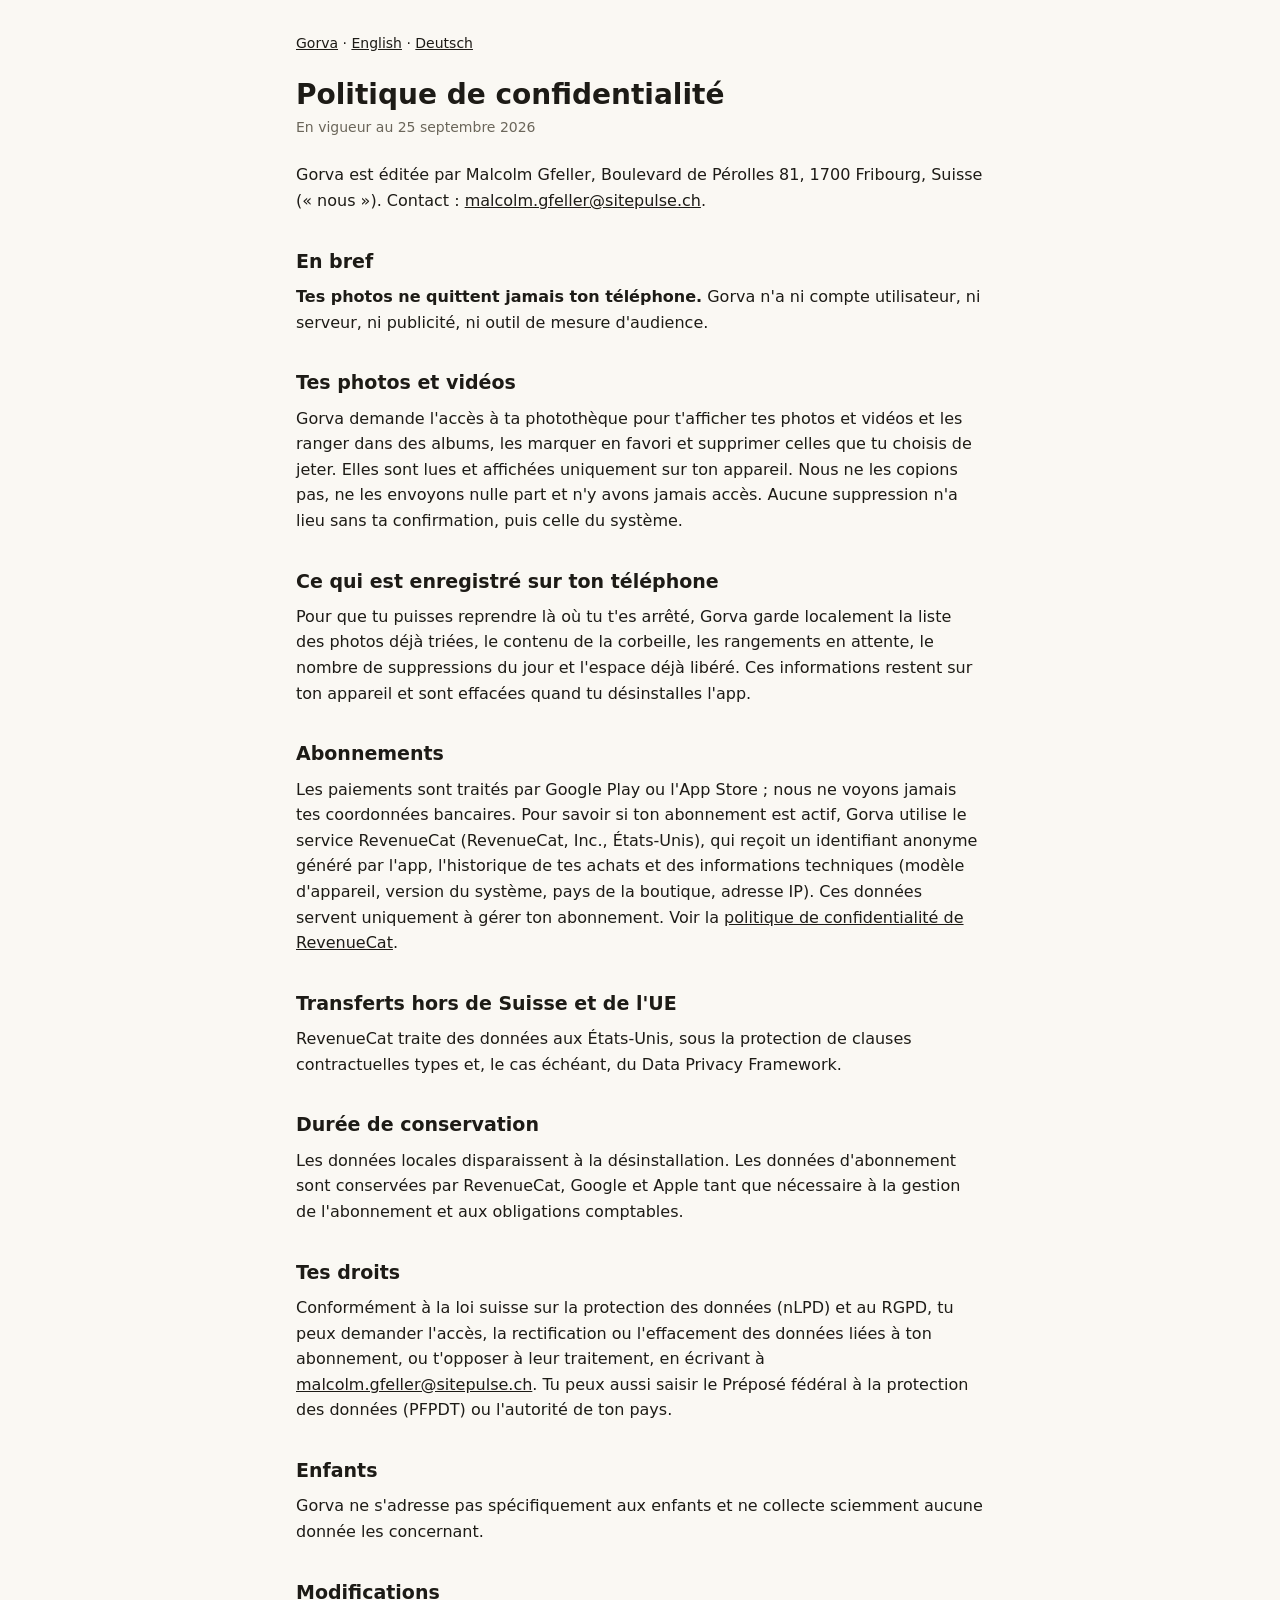
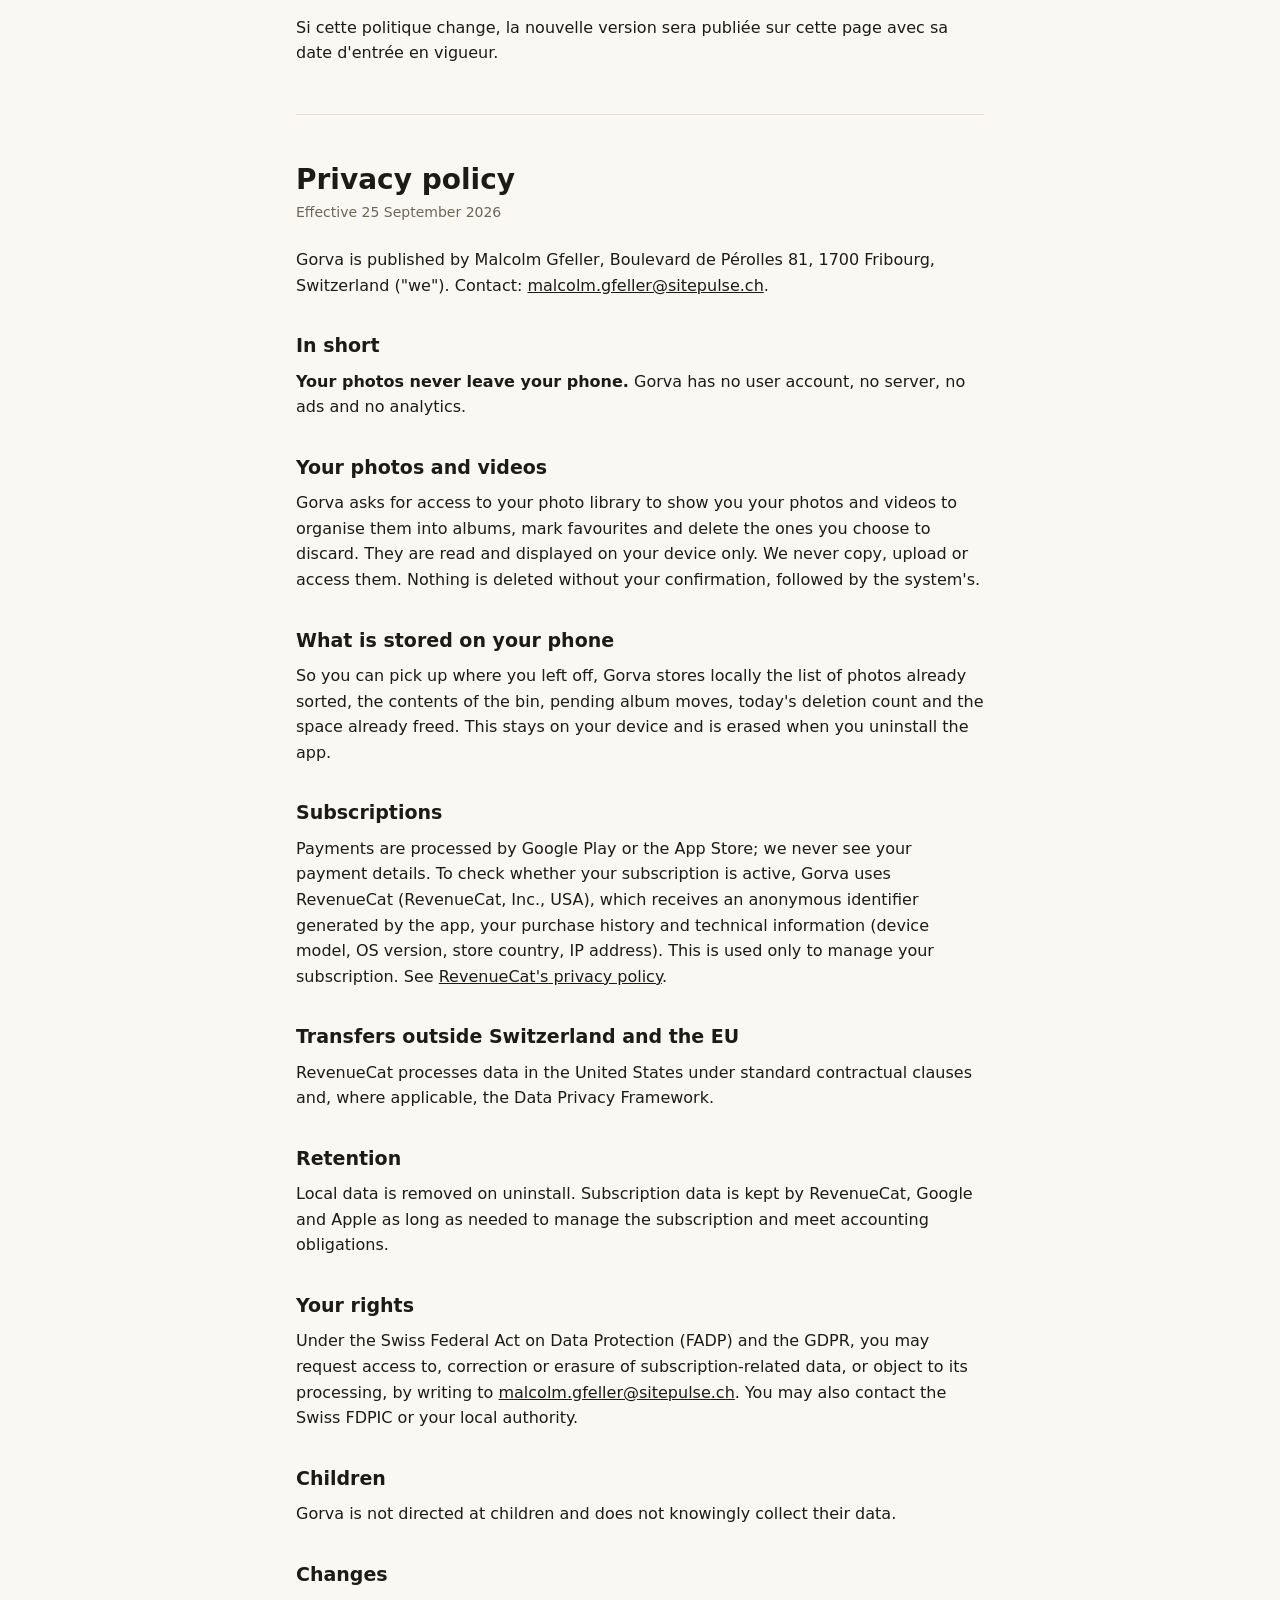
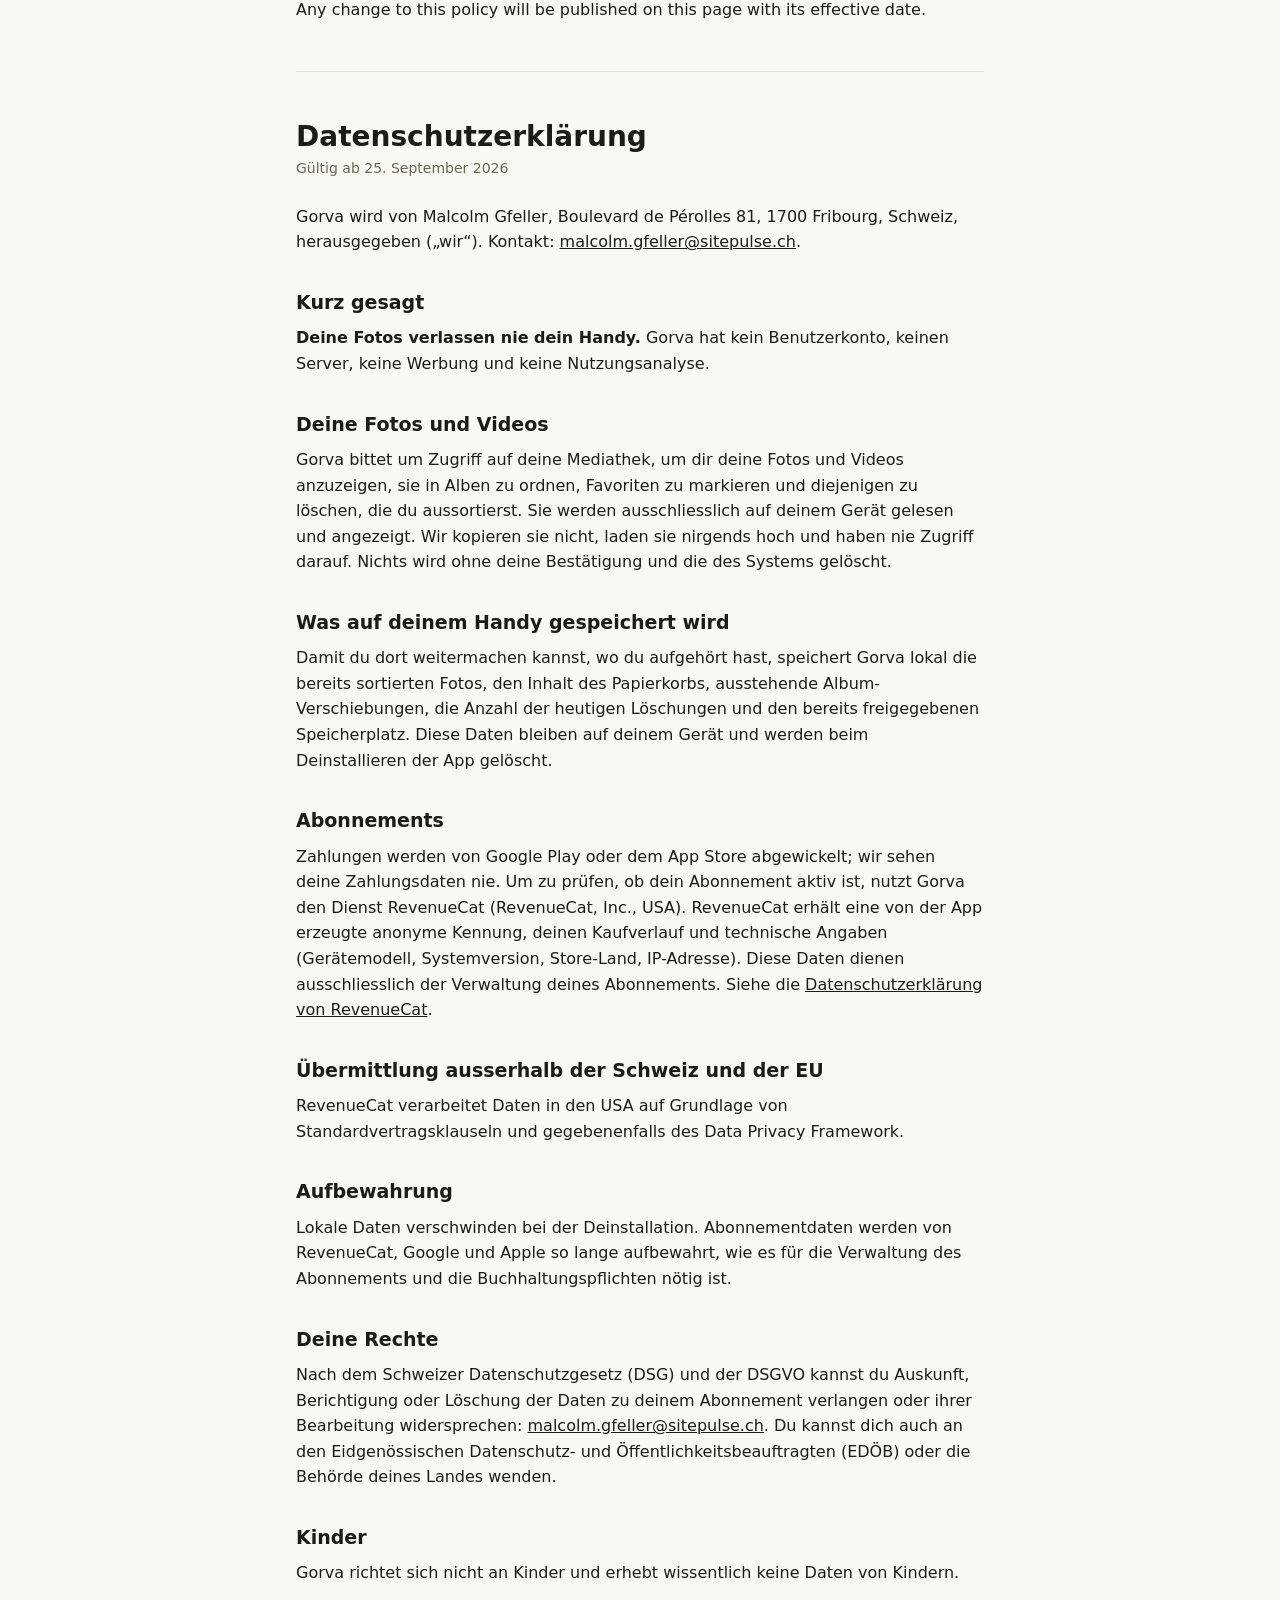
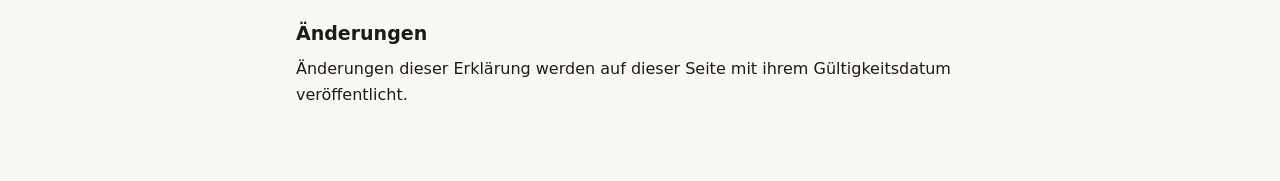
==== confidentialite.html @ 0fb16efd "Pages légales de Gorva (confidentialité, conditions) FR/EN/DE Co-Authored-By: Claude Opus 5.5 <norep" ====
<!doctype html>
<html lang="fr">
<head>
<meta charset="utf-8">
<meta name="viewport" content="width=device-width, initial-scale=1">
<title>Gorva — Confidentialité</title>
<link rel="stylesheet" href="style.css">
</head>
<body>
<main>
<nav><a href="index.html">Gorva</a> · <a href="#en">English</a> · <a href="#de">Deutsch</a></nav>

<h1>Politique de confidentialité</h1>
<p class="meta">En vigueur au 25 septembre 2026</p>

<p>Gorva est éditée par Malcolm Gfeller, Boulevard de Pérolles 81, 1700 Fribourg, Suisse (« nous »). Contact :
<a href="mailto:malcolm.gfeller@sitepulse.ch">malcolm.gfeller@sitepulse.ch</a>.</p>

<h2>En bref</h2>
<p><strong>Tes photos ne quittent jamais ton téléphone.</strong> Gorva n'a ni compte
utilisateur, ni serveur, ni publicité, ni outil de mesure d'audience.</p>

<h2>Tes photos et vidéos</h2>
<p>Gorva demande l'accès à ta photothèque pour t'afficher tes photos et vidéos et
les ranger dans des albums, les marquer en favori et supprimer celles que tu
choisis de jeter. Elles sont lues et affichées uniquement
sur ton appareil. Nous ne les copions pas, ne les envoyons nulle part et n'y avons
jamais accès. Aucune suppression n'a lieu sans ta confirmation, puis celle du
système.</p>

<h2>Ce qui est enregistré sur ton téléphone</h2>
<p>Pour que tu puisses reprendre là où tu t'es arrêté, Gorva garde localement la
liste des photos déjà triées, le contenu de la corbeille, les rangements en
attente, le nombre de suppressions du jour et l'espace déjà libéré. Ces informations restent sur ton appareil et sont
effacées quand tu désinstalles l'app.</p>

<h2>Abonnements</h2>
<p>Les paiements sont traités par Google Play ou l'App Store ; nous ne voyons
jamais tes coordonnées bancaires. Pour savoir si ton abonnement est actif, Gorva
utilise le service RevenueCat (RevenueCat, Inc., États-Unis), qui reçoit un
identifiant anonyme généré par l'app, l'historique de tes achats et des
informations techniques (modèle d'appareil, version du système, pays de la
boutique, adresse IP). Ces données servent uniquement à gérer ton abonnement.
Voir la <a href="https://www.revenuecat.com/privacy">politique de confidentialité
de RevenueCat</a>.</p>

<h2>Transferts hors de Suisse et de l'UE</h2>
<p>RevenueCat traite des données aux États-Unis, sous la protection de clauses
contractuelles types et, le cas échéant, du Data Privacy Framework.</p>

<h2>Durée de conservation</h2>
<p>Les données locales disparaissent à la désinstallation. Les données
d'abonnement sont conservées par RevenueCat, Google et Apple tant que nécessaire
à la gestion de l'abonnement et aux obligations comptables.</p>

<h2>Tes droits</h2>
<p>Conformément à la loi suisse sur la protection des données (nLPD) et au RGPD,
tu peux demander l'accès, la rectification ou l'effacement des données liées à ton
abonnement, ou t'opposer à leur traitement, en écrivant à
<a href="mailto:malcolm.gfeller@sitepulse.ch">malcolm.gfeller@sitepulse.ch</a>. Tu peux aussi saisir le
Préposé fédéral à la protection des données (PFPDT) ou l'autorité de ton pays.</p>

<h2>Enfants</h2>
<p>Gorva ne s'adresse pas spécifiquement aux enfants et ne collecte sciemment
aucune donnée les concernant.</p>

<h2>Modifications</h2>
<p>Si cette politique change, la nouvelle version sera publiée sur cette page avec
sa date d'entrée en vigueur.</p>

<hr>

<h1 id="en">Privacy policy</h1>
<p class="meta">Effective 25 September 2026</p>

<p>Gorva is published by Malcolm Gfeller, Boulevard de Pérolles 81, 1700 Fribourg, Switzerland ("we"). Contact:
<a href="mailto:malcolm.gfeller@sitepulse.ch">malcolm.gfeller@sitepulse.ch</a>.</p>

<h2>In short</h2>
<p><strong>Your photos never leave your phone.</strong> Gorva has no user account,
no server, no ads and no analytics.</p>

<h2>Your photos and videos</h2>
<p>Gorva asks for access to your photo library to show you your photos and videos
to organise them into albums, mark favourites and delete the ones you choose to
discard. They are read and displayed on your
device only. We never copy, upload or access them. Nothing is deleted without your
confirmation, followed by the system's.</p>

<h2>What is stored on your phone</h2>
<p>So you can pick up where you left off, Gorva stores locally the list of photos
already sorted, the contents of the bin, pending album moves, today's deletion
count and the space already freed. This stays on
your device and is erased when you uninstall the app.</p>

<h2>Subscriptions</h2>
<p>Payments are processed by Google Play or the App Store; we never see your
payment details. To check whether your subscription is active, Gorva uses
RevenueCat (RevenueCat, Inc., USA), which receives an anonymous identifier
generated by the app, your purchase history and technical information (device
model, OS version, store country, IP address). This is used only to manage your
subscription. See <a href="https://www.revenuecat.com/privacy">RevenueCat's
privacy policy</a>.</p>

<h2>Transfers outside Switzerland and the EU</h2>
<p>RevenueCat processes data in the United States under standard contractual
clauses and, where applicable, the Data Privacy Framework.</p>

<h2>Retention</h2>
<p>Local data is removed on uninstall. Subscription data is kept by RevenueCat,
Google and Apple as long as needed to manage the subscription and meet accounting
obligations.</p>

<h2>Your rights</h2>
<p>Under the Swiss Federal Act on Data Protection (FADP) and the GDPR, you may
request access to, correction or erasure of subscription-related data, or object
to its processing, by writing to <a href="mailto:malcolm.gfeller@sitepulse.ch">malcolm.gfeller@sitepulse.ch</a>.
You may also contact the Swiss FDPIC or your local authority.</p>

<h2>Children</h2>
<p>Gorva is not directed at children and does not knowingly collect their data.</p>

<h2>Changes</h2>
<p>Any change to this policy will be published on this page with its effective
date.</p>

<hr>

<h1 id="de">Datenschutzerklärung</h1>
<p class="meta">Gültig ab 25. September 2026</p>

<p>Gorva wird von Malcolm Gfeller, Boulevard de Pérolles 81, 1700 Fribourg, Schweiz, herausgegeben („wir“).
Kontakt: <a href="mailto:malcolm.gfeller@sitepulse.ch">malcolm.gfeller@sitepulse.ch</a>.</p>

<h2>Kurz gesagt</h2>
<p><strong>Deine Fotos verlassen nie dein Handy.</strong> Gorva hat kein
Benutzerkonto, keinen Server, keine Werbung und keine Nutzungsanalyse.</p>

<h2>Deine Fotos und Videos</h2>
<p>Gorva bittet um Zugriff auf deine Mediathek, um dir deine Fotos und Videos
anzuzeigen, sie in Alben zu ordnen, Favoriten zu markieren und diejenigen zu
löschen, die du aussortierst. Sie werden ausschliesslich auf deinem Gerät gelesen
und angezeigt. Wir kopieren sie nicht, laden sie nirgends hoch und haben nie
Zugriff darauf. Nichts wird ohne deine Bestätigung und die des Systems gelöscht.</p>

<h2>Was auf deinem Handy gespeichert wird</h2>
<p>Damit du dort weitermachen kannst, wo du aufgehört hast, speichert Gorva lokal
die bereits sortierten Fotos, den Inhalt des Papierkorbs, ausstehende
Album-Verschiebungen, die Anzahl der heutigen Löschungen und den bereits
freigegebenen Speicherplatz. Diese Daten bleiben auf deinem Gerät und werden beim
Deinstallieren der App gelöscht.</p>

<h2>Abonnements</h2>
<p>Zahlungen werden von Google Play oder dem App Store abgewickelt; wir sehen deine
Zahlungsdaten nie. Um zu prüfen, ob dein Abonnement aktiv ist, nutzt Gorva den
Dienst RevenueCat (RevenueCat, Inc., USA). RevenueCat erhält eine von der App
erzeugte anonyme Kennung, deinen Kaufverlauf und technische Angaben (Gerätemodell,
Systemversion, Store-Land, IP-Adresse). Diese Daten dienen ausschliesslich der
Verwaltung deines Abonnements. Siehe die
<a href="https://www.revenuecat.com/privacy">Datenschutzerklärung von RevenueCat</a>.</p>

<h2>Übermittlung ausserhalb der Schweiz und der EU</h2>
<p>RevenueCat verarbeitet Daten in den USA auf Grundlage von
Standardvertragsklauseln und gegebenenfalls des Data Privacy Framework.</p>

<h2>Aufbewahrung</h2>
<p>Lokale Daten verschwinden bei der Deinstallation. Abonnementdaten werden von
RevenueCat, Google und Apple so lange aufbewahrt, wie es für die Verwaltung des
Abonnements und die Buchhaltungspflichten nötig ist.</p>

<h2>Deine Rechte</h2>
<p>Nach dem Schweizer Datenschutzgesetz (DSG) und der DSGVO kannst du Auskunft,
Berichtigung oder Löschung der Daten zu deinem Abonnement verlangen oder ihrer
Bearbeitung widersprechen: <a href="mailto:malcolm.gfeller@sitepulse.ch">malcolm.gfeller@sitepulse.ch</a>.
Du kannst dich auch an den Eidgenössischen Datenschutz- und
Öffentlichkeitsbeauftragten (EDÖB) oder die Behörde deines Landes wenden.</p>

<h2>Kinder</h2>
<p>Gorva richtet sich nicht an Kinder und erhebt wissentlich keine Daten von
Kindern.</p>

<h2>Änderungen</h2>
<p>Änderungen dieser Erklärung werden auf dieser Seite mit ihrem Gültigkeitsdatum
veröffentlicht.</p>
</main>
</body>
</html>
---- style.css ----
:root { color-scheme: light dark; --bg: #faf8f3; --fg: #1d1b16; --muted: #6b665a; --line: #e2ddd0; }
@media (prefers-color-scheme: dark) { :root { --bg: #14130f; --fg: #f1ede3; --muted: #a39d8e; --line: #2c2a23; } }
* { box-sizing: border-box; }
body { margin: 0; background: var(--bg); color: var(--fg); font: 16px/1.6 system-ui, -apple-system, "Segoe UI", sans-serif; }
main { max-width: 720px; margin: 0 auto; padding: 32px 16px 64px; }
h1 { font-size: 28px; line-height: 1.2; margin: 0 0 4px; }
h2 { font-size: 19px; margin: 32px 0 8px; }
p, li { margin: 0 0 10px; }
.meta { color: var(--muted); font-size: 14px; margin-bottom: 24px; }
nav { font-size: 14px; margin-bottom: 24px; }
hr { border: 0; border-top: 1px solid var(--line); margin: 48px 0; }
a { color: inherit; }
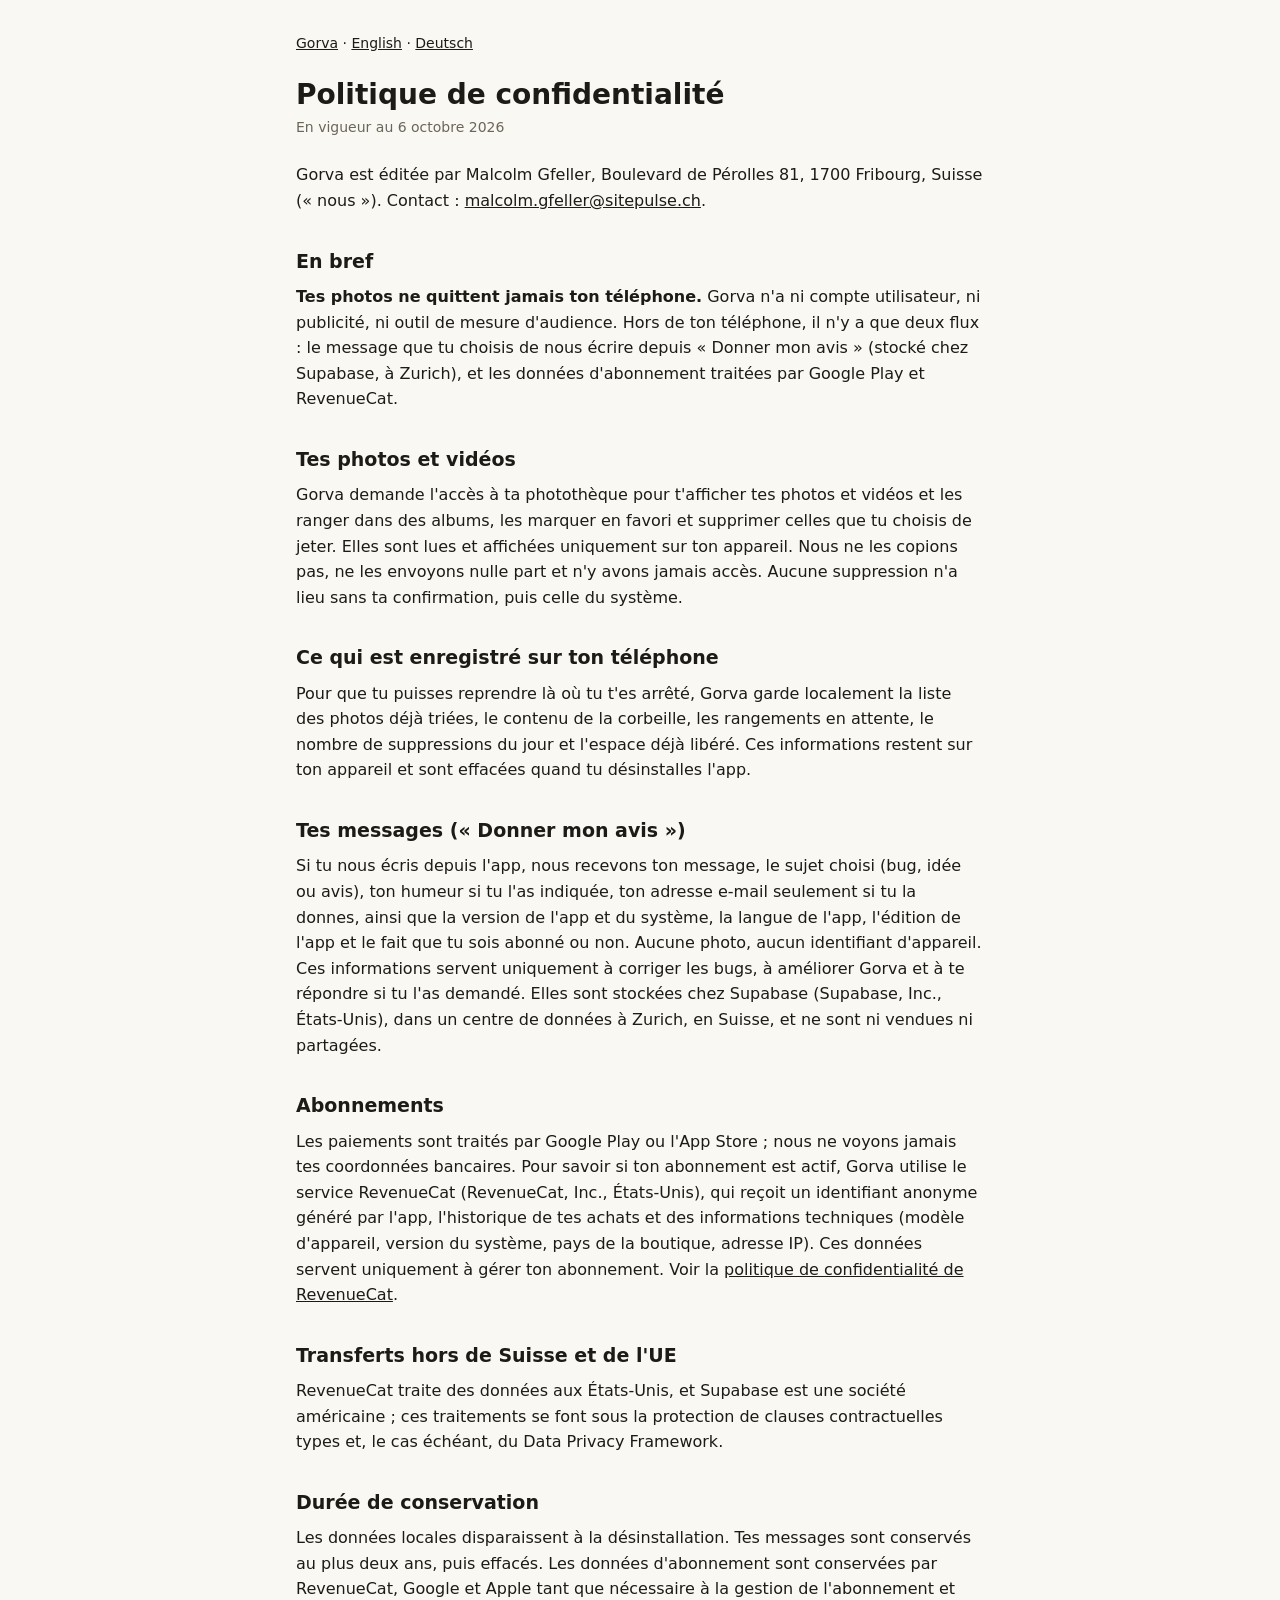
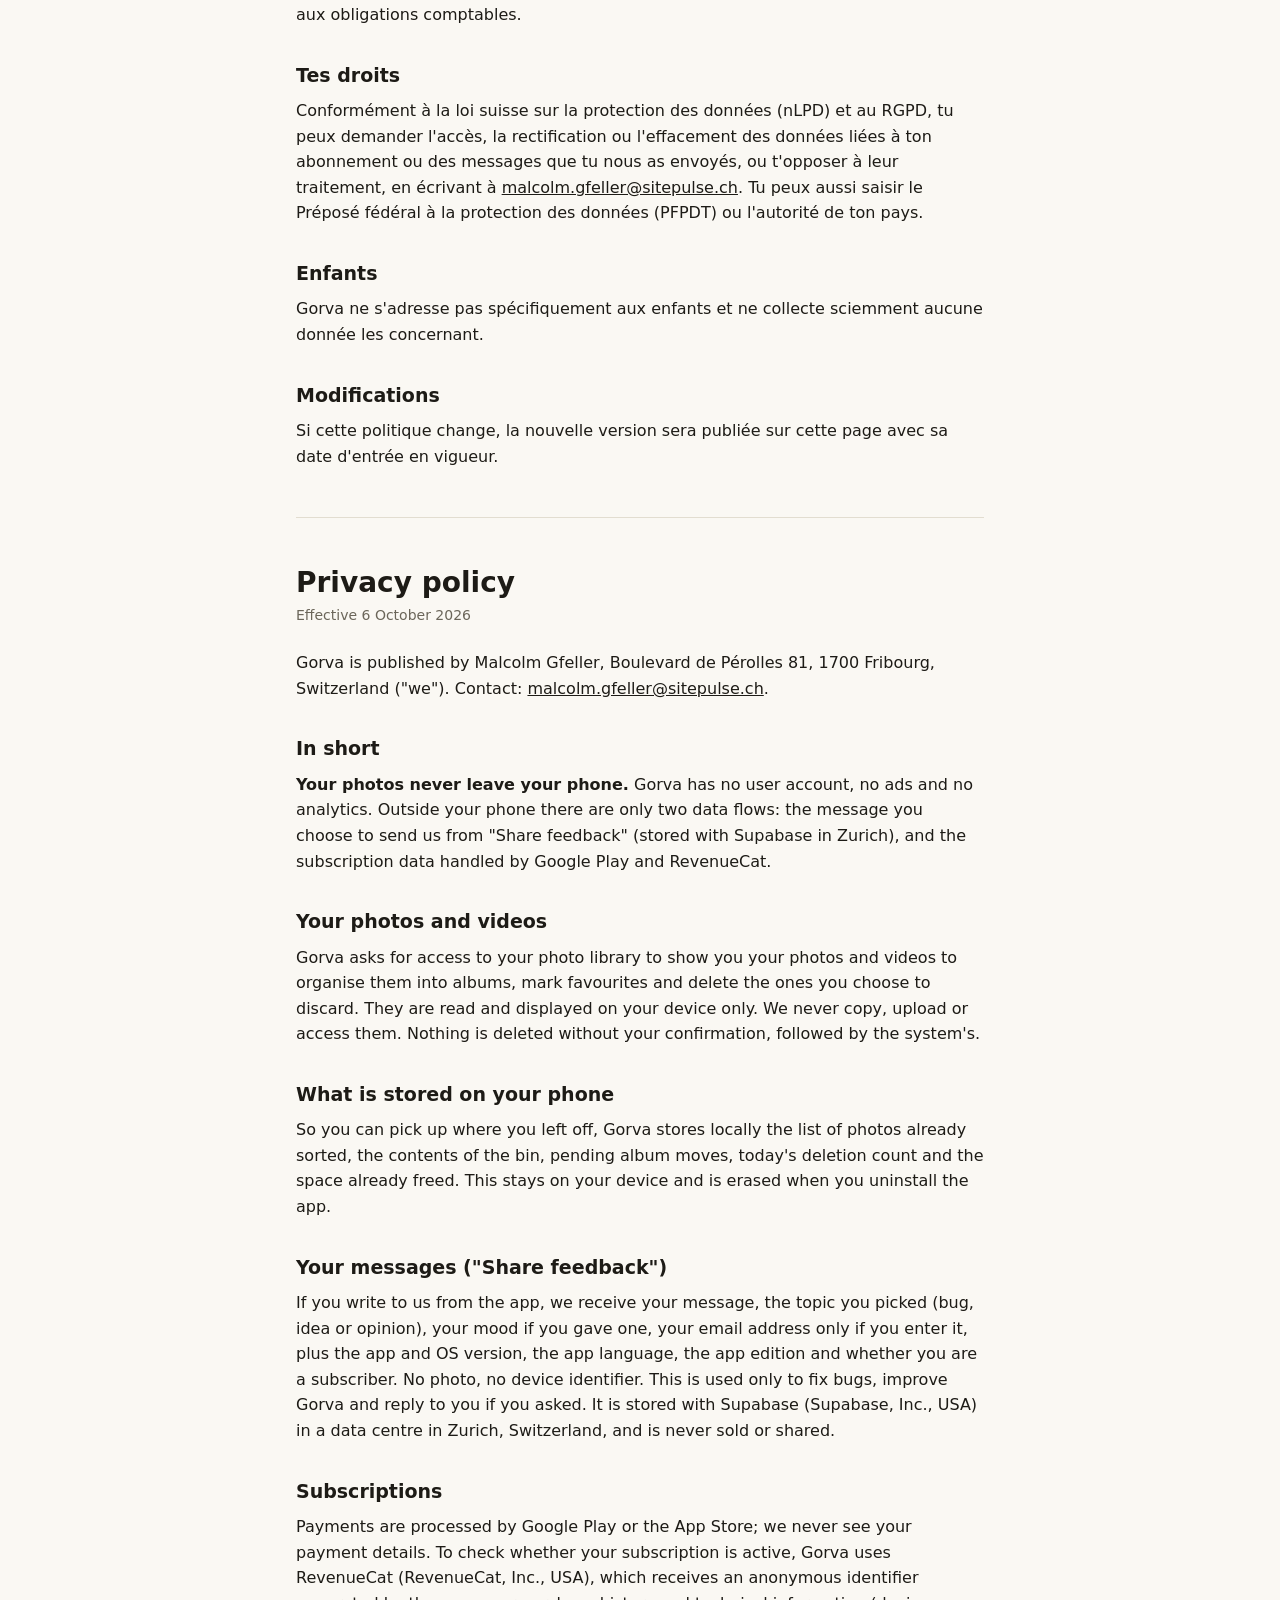
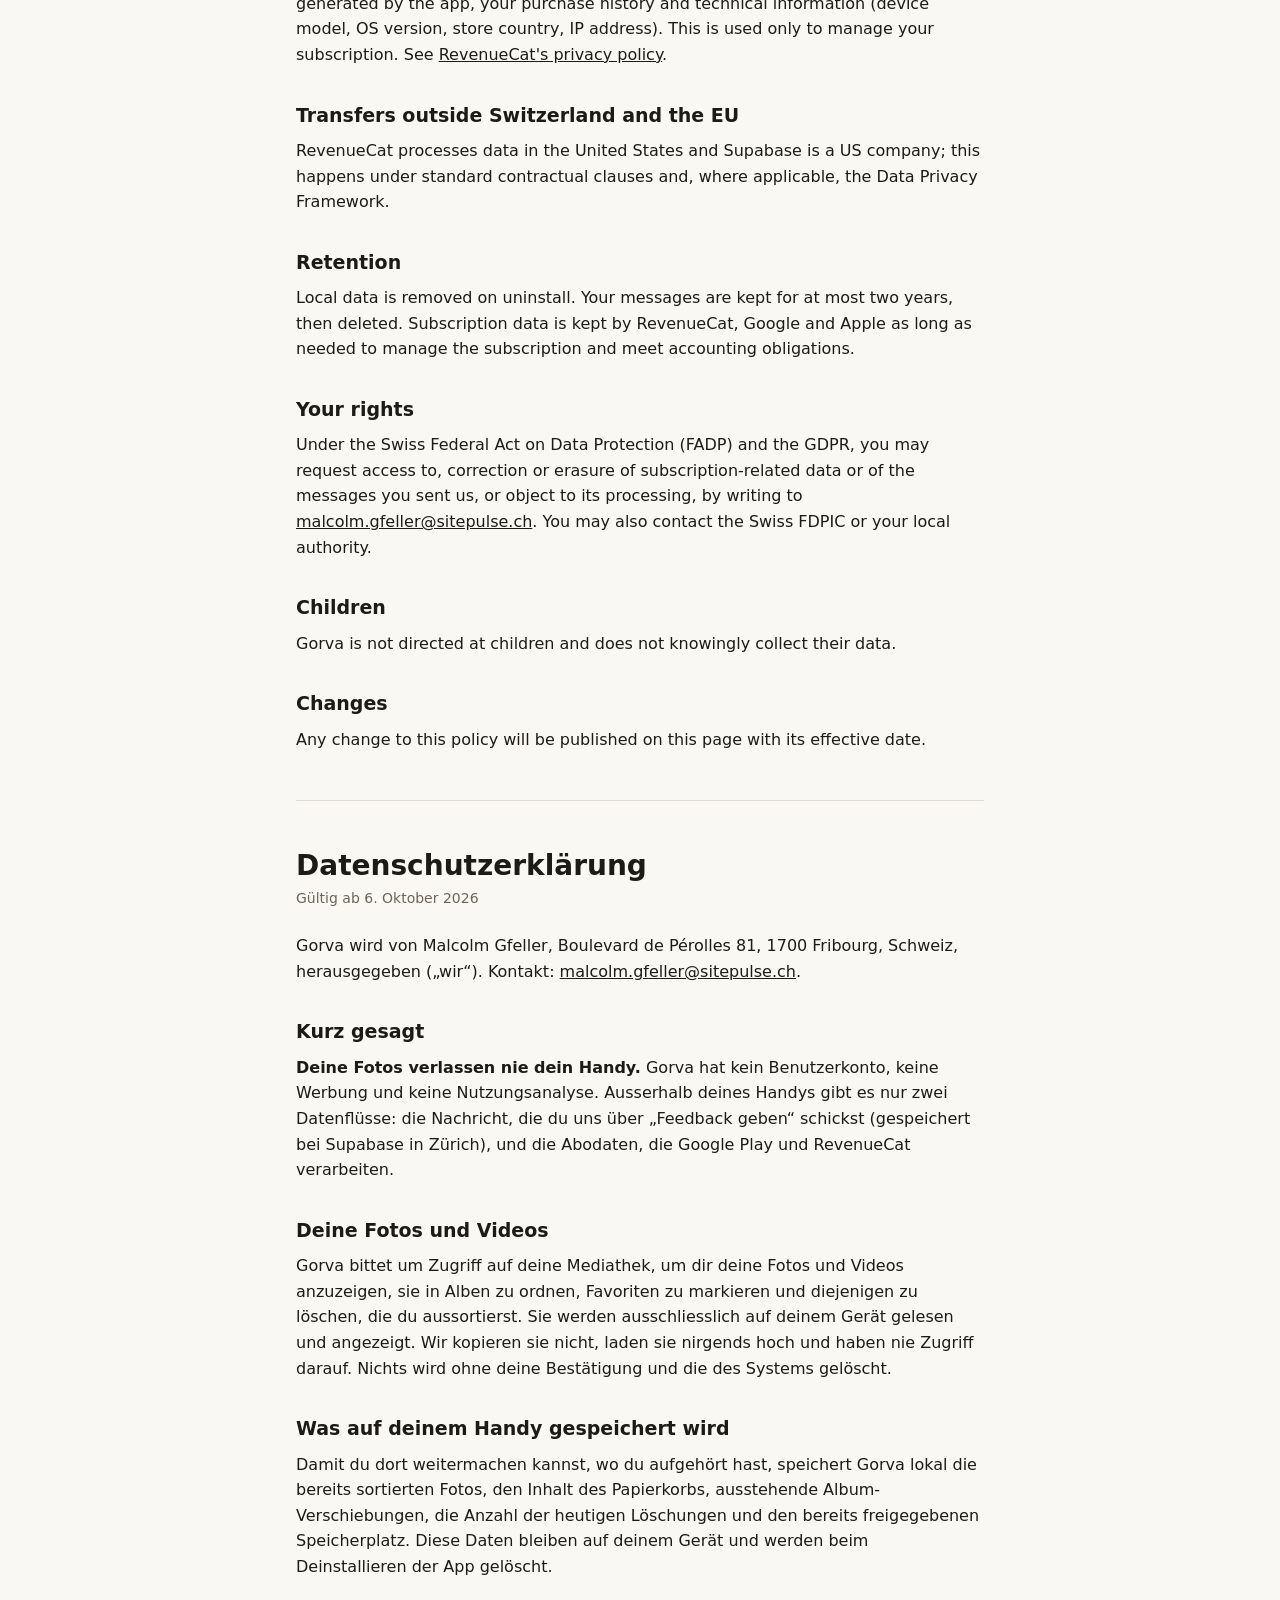
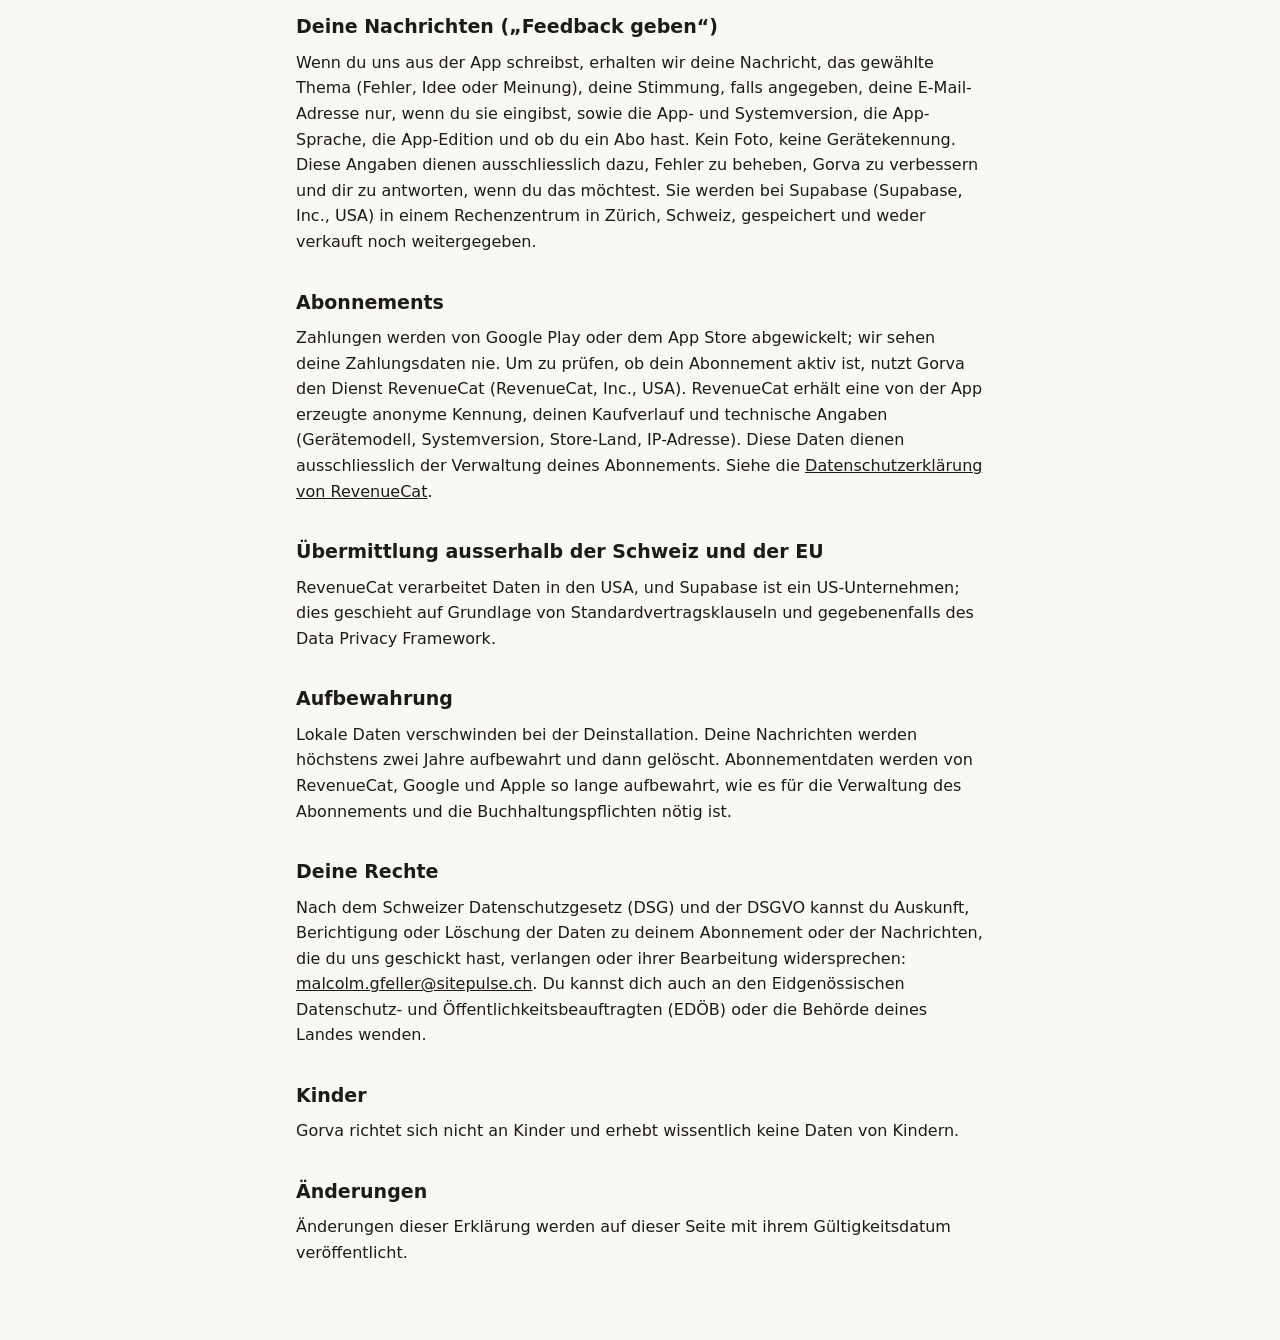
==== commit c2a92d57: "Mise à jour : feedback Supabase, 150 suppressions/semaine" ====
--- a/confidentialite.html
+++ b/confidentialite.html
@@ -11,14 +11,17 @@
 <nav><a href="index.html">Gorva</a> · <a href="#en">English</a> · <a href="#de">Deutsch</a></nav>
 
 <h1>Politique de confidentialité</h1>
-<p class="meta">En vigueur au 25 septembre 2026</p>
+<p class="meta">En vigueur au 6 octobre 2026</p>
 
 <p>Gorva est éditée par Malcolm Gfeller, Boulevard de Pérolles 81, 1700 Fribourg, Suisse (« nous »). Contact :
 <a href="mailto:malcolm.gfeller@sitepulse.ch">malcolm.gfeller@sitepulse.ch</a>.</p>
 
 <h2>En bref</h2>
 <p><strong>Tes photos ne quittent jamais ton téléphone.</strong> Gorva n'a ni compte
-utilisateur, ni serveur, ni publicité, ni outil de mesure d'audience.</p>
+utilisateur, ni publicité, ni outil de mesure d'audience. Hors de ton téléphone, il n'y a
+que deux flux : le message que tu choisis de nous écrire depuis « Donner mon avis »
+(stocké chez Supabase, à Zurich), et les données d'abonnement traitées par Google Play
+et RevenueCat.</p>
 
 <h2>Tes photos et vidéos</h2>
 <p>Gorva demande l'accès à ta photothèque pour t'afficher tes photos et vidéos et
@@ -33,6 +36,16 @@
 liste des photos déjà triées, le contenu de la corbeille, les rangements en
 attente, le nombre de suppressions du jour et l'espace déjà libéré. Ces informations restent sur ton appareil et sont
 effacées quand tu désinstalles l'app.</p>
+
+<h2>Tes messages (« Donner mon avis »)</h2>
+<p>Si tu nous écris depuis l'app, nous recevons ton message, le sujet choisi (bug,
+idée ou avis), ton humeur si tu l'as indiquée, ton adresse e-mail seulement si tu
+la donnes, ainsi que la version de l'app et du système, la langue de l'app,
+l'édition de l'app et le fait que tu sois abonné ou non. Aucune photo, aucun
+identifiant d'appareil. Ces informations servent uniquement à corriger les bugs, à
+améliorer Gorva et à te répondre si tu l'as demandé. Elles sont stockées chez
+Supabase (Supabase, Inc., États-Unis), dans un centre de données à Zurich, en Suisse, et ne
+sont ni vendues ni partagées.</p>
 
 <h2>Abonnements</h2>
 <p>Les paiements sont traités par Google Play ou l'App Store ; nous ne voyons
@@ -45,18 +58,20 @@
 de RevenueCat</a>.</p>
 
 <h2>Transferts hors de Suisse et de l'UE</h2>
-<p>RevenueCat traite des données aux États-Unis, sous la protection de clauses
-contractuelles types et, le cas échéant, du Data Privacy Framework.</p>
+<p>RevenueCat traite des données aux États-Unis, et Supabase est une société
+américaine ; ces traitements se font sous la protection de clauses contractuelles
+types et, le cas échéant, du Data Privacy Framework.</p>
 
 <h2>Durée de conservation</h2>
-<p>Les données locales disparaissent à la désinstallation. Les données
+<p>Les données locales disparaissent à la désinstallation. Tes messages sont
+conservés au plus deux ans, puis effacés. Les données
 d'abonnement sont conservées par RevenueCat, Google et Apple tant que nécessaire
 à la gestion de l'abonnement et aux obligations comptables.</p>
 
 <h2>Tes droits</h2>
 <p>Conformément à la loi suisse sur la protection des données (nLPD) et au RGPD,
 tu peux demander l'accès, la rectification ou l'effacement des données liées à ton
-abonnement, ou t'opposer à leur traitement, en écrivant à
+abonnement ou des messages que tu nous as envoyés, ou t'opposer à leur traitement, en écrivant à
 <a href="mailto:malcolm.gfeller@sitepulse.ch">malcolm.gfeller@sitepulse.ch</a>. Tu peux aussi saisir le
 Préposé fédéral à la protection des données (PFPDT) ou l'autorité de ton pays.</p>
 
@@ -71,14 +86,16 @@
 <hr>
 
 <h1 id="en">Privacy policy</h1>
-<p class="meta">Effective 25 September 2026</p>
+<p class="meta">Effective 6 October 2026</p>
 
 <p>Gorva is published by Malcolm Gfeller, Boulevard de Pérolles 81, 1700 Fribourg, Switzerland ("we"). Contact:
 <a href="mailto:malcolm.gfeller@sitepulse.ch">malcolm.gfeller@sitepulse.ch</a>.</p>
 
 <h2>In short</h2>
 <p><strong>Your photos never leave your phone.</strong> Gorva has no user account,
-no server, no ads and no analytics.</p>
+no ads and no analytics. Outside your phone there are only two data flows: the message
+you choose to send us from "Share feedback" (stored with Supabase in Zurich), and the
+subscription data handled by Google Play and RevenueCat.</p>
 
 <h2>Your photos and videos</h2>
 <p>Gorva asks for access to your photo library to show you your photos and videos
@@ -92,6 +109,14 @@
 already sorted, the contents of the bin, pending album moves, today's deletion
 count and the space already freed. This stays on
 your device and is erased when you uninstall the app.</p>
+
+<h2>Your messages ("Share feedback")</h2>
+<p>If you write to us from the app, we receive your message, the topic you picked
+(bug, idea or opinion), your mood if you gave one, your email address only if you
+enter it, plus the app and OS version, the app language, the app edition and
+whether you are a subscriber. No photo, no device identifier. This is used only to
+fix bugs, improve Gorva and reply to you if you asked. It is stored with Supabase
+(Supabase, Inc., USA) in a data centre in Zurich, Switzerland, and is never sold or shared.</p>
 
 <h2>Subscriptions</h2>
 <p>Payments are processed by Google Play or the App Store; we never see your
@@ -103,17 +128,20 @@
 privacy policy</a>.</p>
 
 <h2>Transfers outside Switzerland and the EU</h2>
-<p>RevenueCat processes data in the United States under standard contractual
-clauses and, where applicable, the Data Privacy Framework.</p>
+<p>RevenueCat processes data in the United States and Supabase is a US company;
+this happens under standard contractual clauses and, where applicable, the Data
+Privacy Framework.</p>
 
 <h2>Retention</h2>
-<p>Local data is removed on uninstall. Subscription data is kept by RevenueCat,
+<p>Local data is removed on uninstall. Your messages are kept for at most two
+years, then deleted. Subscription data is kept by RevenueCat,
 Google and Apple as long as needed to manage the subscription and meet accounting
 obligations.</p>
 
 <h2>Your rights</h2>
 <p>Under the Swiss Federal Act on Data Protection (FADP) and the GDPR, you may
-request access to, correction or erasure of subscription-related data, or object
+request access to, correction or erasure of subscription-related data or of the
+messages you sent us, or object
 to its processing, by writing to <a href="mailto:malcolm.gfeller@sitepulse.ch">malcolm.gfeller@sitepulse.ch</a>.
 You may also contact the Swiss FDPIC or your local authority.</p>
 
@@ -127,14 +155,16 @@
 <hr>
 
 <h1 id="de">Datenschutzerklärung</h1>
-<p class="meta">Gültig ab 25. September 2026</p>
+<p class="meta">Gültig ab 6. Oktober 2026</p>
 
 <p>Gorva wird von Malcolm Gfeller, Boulevard de Pérolles 81, 1700 Fribourg, Schweiz, herausgegeben („wir“).
 Kontakt: <a href="mailto:malcolm.gfeller@sitepulse.ch">malcolm.gfeller@sitepulse.ch</a>.</p>
 
 <h2>Kurz gesagt</h2>
 <p><strong>Deine Fotos verlassen nie dein Handy.</strong> Gorva hat kein
-Benutzerkonto, keinen Server, keine Werbung und keine Nutzungsanalyse.</p>
+Benutzerkonto, keine Werbung und keine Nutzungsanalyse. Ausserhalb deines Handys gibt es
+nur zwei Datenflüsse: die Nachricht, die du uns über „Feedback geben“ schickst (gespeichert
+bei Supabase in Zürich), und die Abodaten, die Google Play und RevenueCat verarbeiten.</p>
 
 <h2>Deine Fotos und Videos</h2>
 <p>Gorva bittet um Zugriff auf deine Mediathek, um dir deine Fotos und Videos
@@ -149,6 +179,16 @@
 Album-Verschiebungen, die Anzahl der heutigen Löschungen und den bereits
 freigegebenen Speicherplatz. Diese Daten bleiben auf deinem Gerät und werden beim
 Deinstallieren der App gelöscht.</p>
+
+<h2>Deine Nachrichten („Feedback geben“)</h2>
+<p>Wenn du uns aus der App schreibst, erhalten wir deine Nachricht, das gewählte
+Thema (Fehler, Idee oder Meinung), deine Stimmung, falls angegeben, deine
+E-Mail-Adresse nur, wenn du sie eingibst, sowie die App- und Systemversion, die
+App-Sprache, die App-Edition und ob du ein Abo hast. Kein Foto, keine
+Gerätekennung. Diese Angaben dienen ausschliesslich dazu, Fehler zu beheben, Gorva
+zu verbessern und dir zu antworten, wenn du das möchtest. Sie werden bei Supabase
+(Supabase, Inc., USA) in einem Rechenzentrum in Zürich, Schweiz, gespeichert und weder
+verkauft noch weitergegeben.</p>
 
 <h2>Abonnements</h2>
 <p>Zahlungen werden von Google Play oder dem App Store abgewickelt; wir sehen deine
@@ -160,17 +200,20 @@
 <a href="https://www.revenuecat.com/privacy">Datenschutzerklärung von RevenueCat</a>.</p>
 
 <h2>Übermittlung ausserhalb der Schweiz und der EU</h2>
-<p>RevenueCat verarbeitet Daten in den USA auf Grundlage von
-Standardvertragsklauseln und gegebenenfalls des Data Privacy Framework.</p>
+<p>RevenueCat verarbeitet Daten in den USA, und Supabase ist ein US-Unternehmen;
+dies geschieht auf Grundlage von Standardvertragsklauseln und gegebenenfalls des
+Data Privacy Framework.</p>
 
 <h2>Aufbewahrung</h2>
-<p>Lokale Daten verschwinden bei der Deinstallation. Abonnementdaten werden von
+<p>Lokale Daten verschwinden bei der Deinstallation. Deine Nachrichten werden
+höchstens zwei Jahre aufbewahrt und dann gelöscht. Abonnementdaten werden von
 RevenueCat, Google und Apple so lange aufbewahrt, wie es für die Verwaltung des
 Abonnements und die Buchhaltungspflichten nötig ist.</p>
 
 <h2>Deine Rechte</h2>
 <p>Nach dem Schweizer Datenschutzgesetz (DSG) und der DSGVO kannst du Auskunft,
-Berichtigung oder Löschung der Daten zu deinem Abonnement verlangen oder ihrer
+Berichtigung oder Löschung der Daten zu deinem Abonnement oder der Nachrichten, die
+du uns geschickt hast, verlangen oder ihrer
 Bearbeitung widersprechen: <a href="mailto:malcolm.gfeller@sitepulse.ch">malcolm.gfeller@sitepulse.ch</a>.
 Du kannst dich auch an den Eidgenössischen Datenschutz- und
 Öffentlichkeitsbeauftragten (EDÖB) oder die Behörde deines Landes wenden.</p>
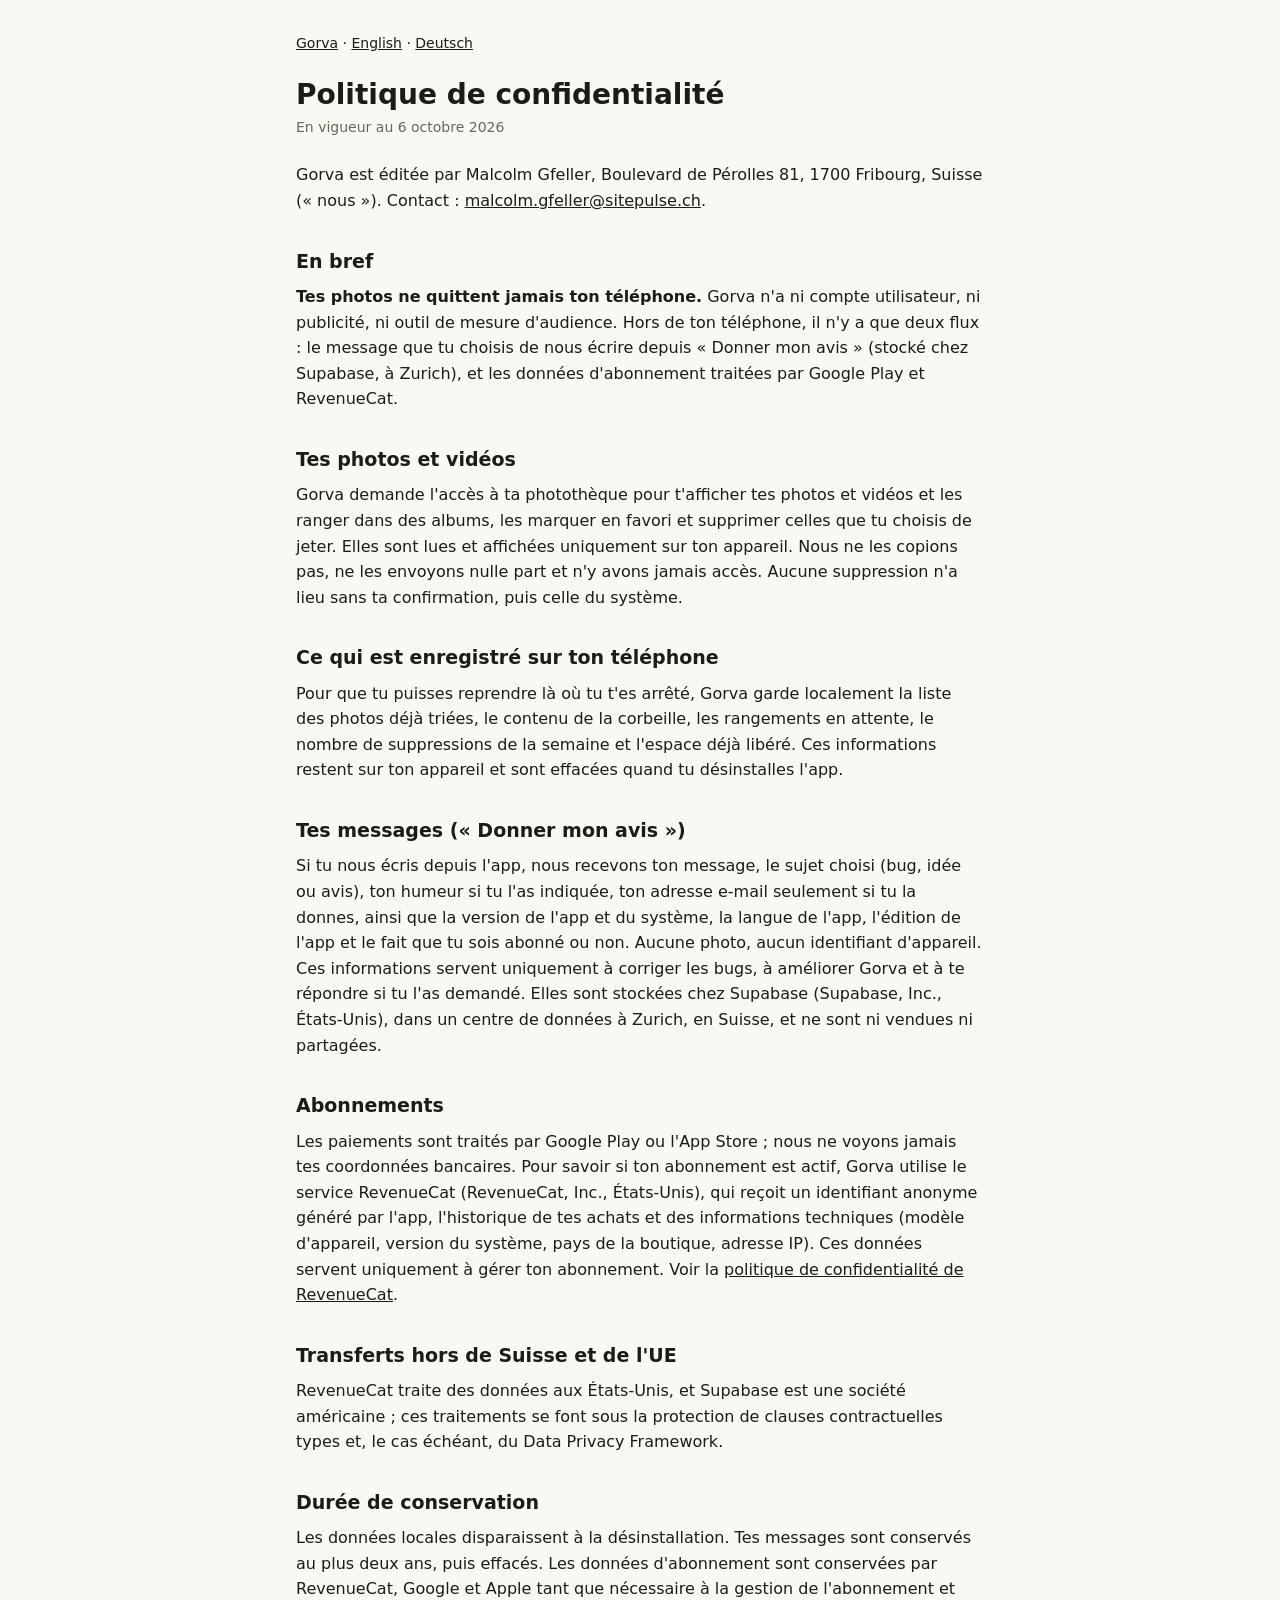
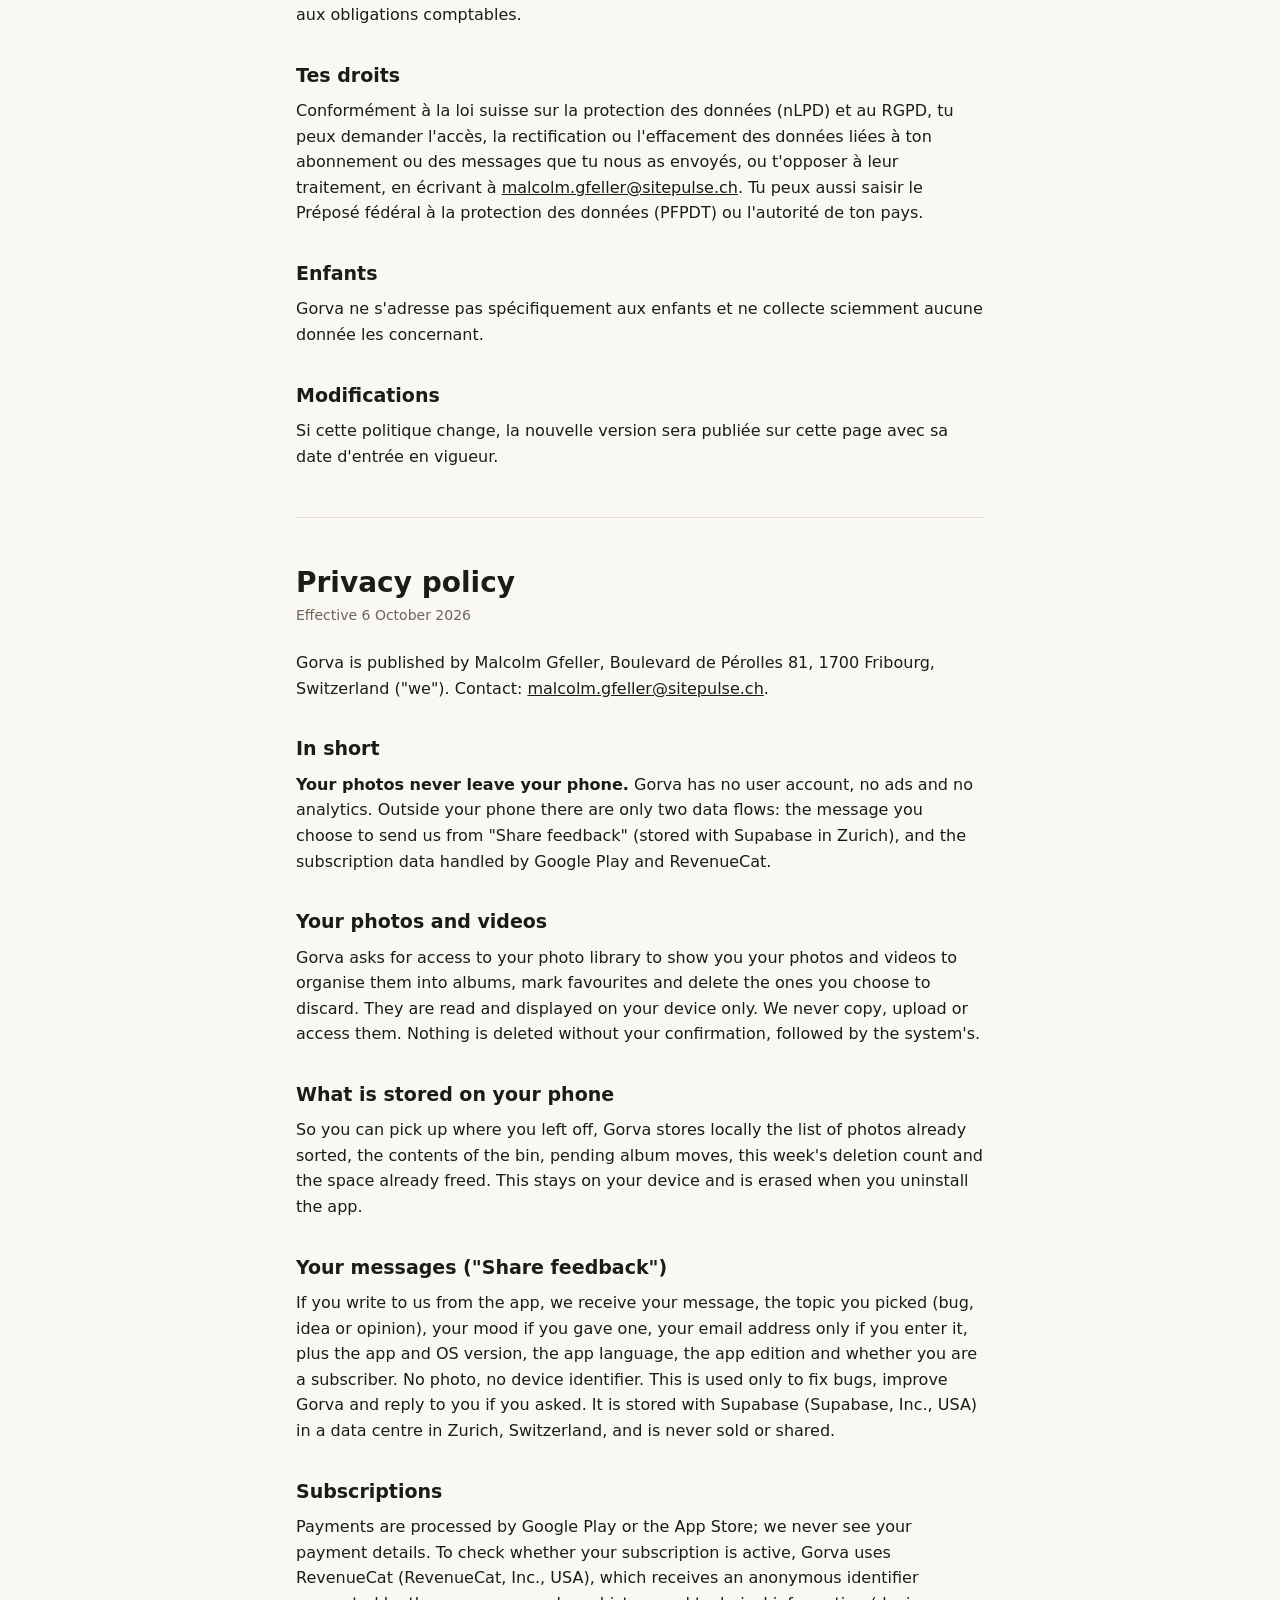
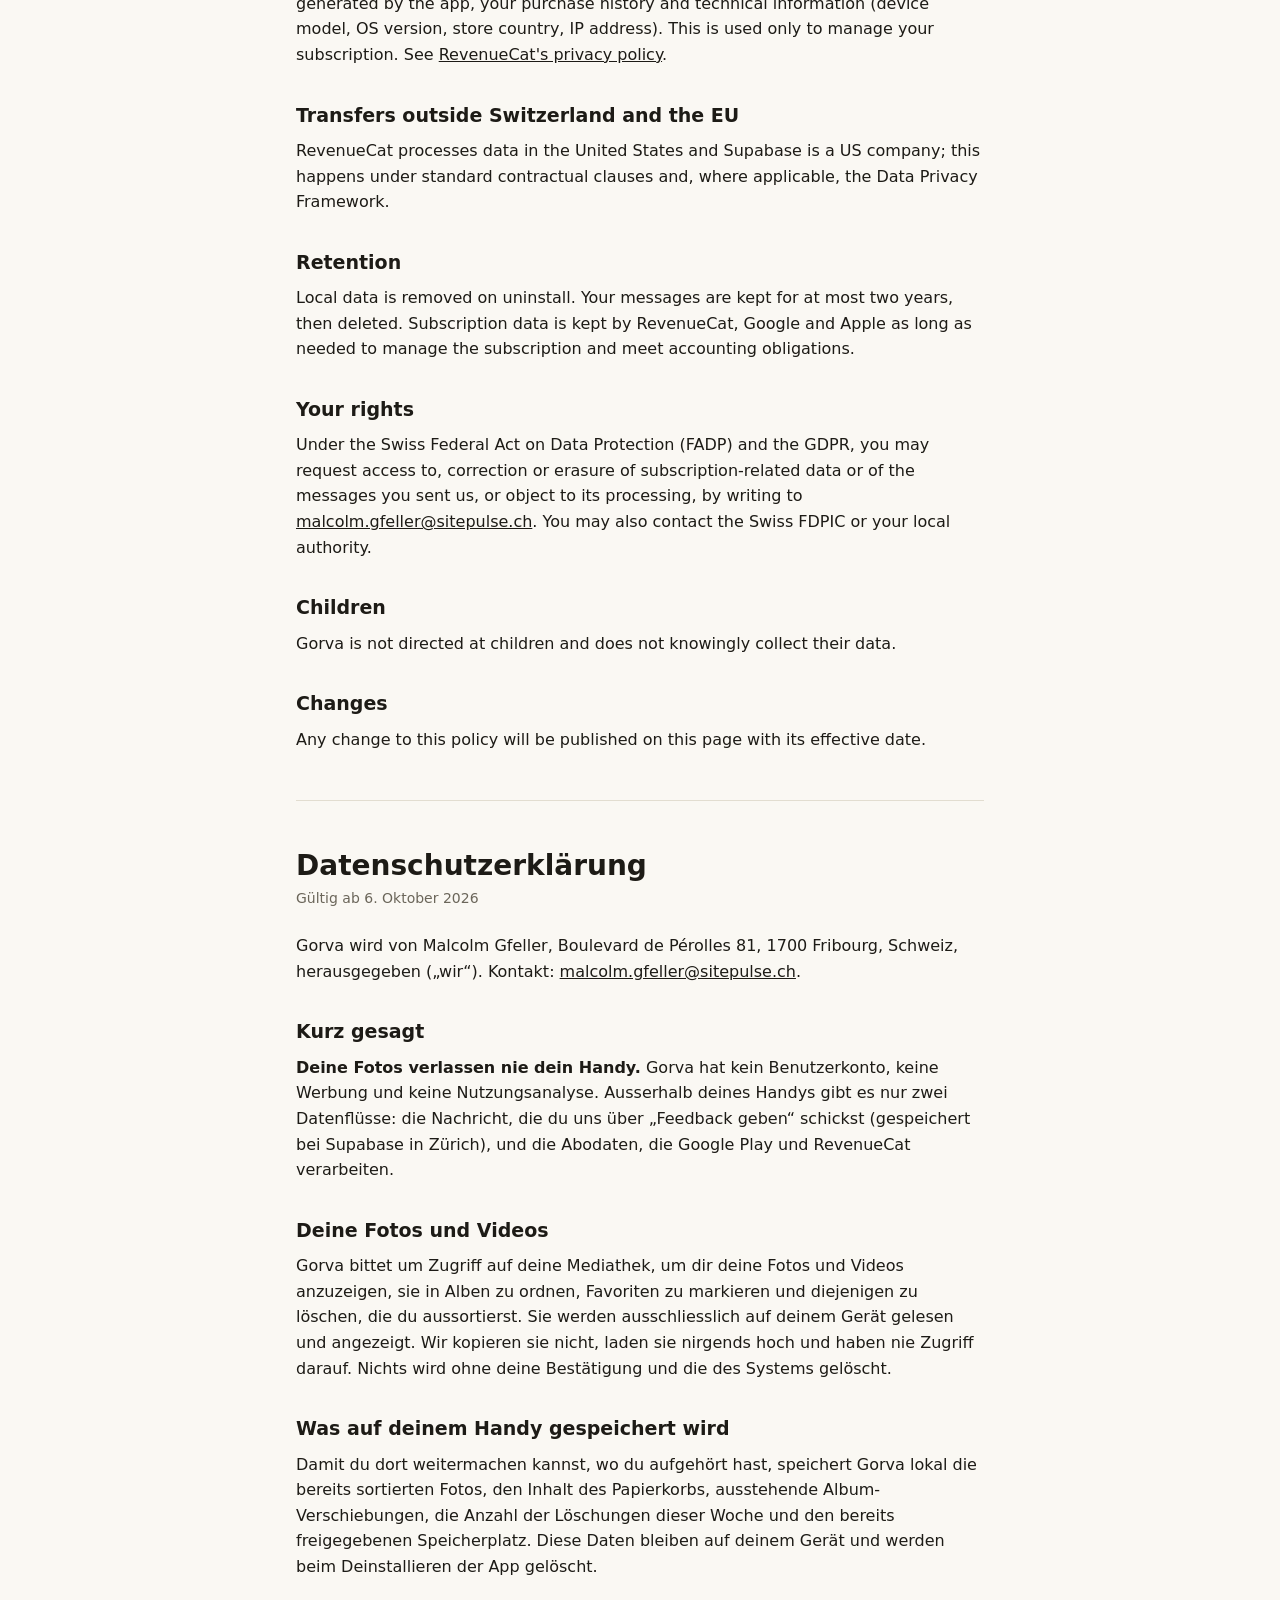
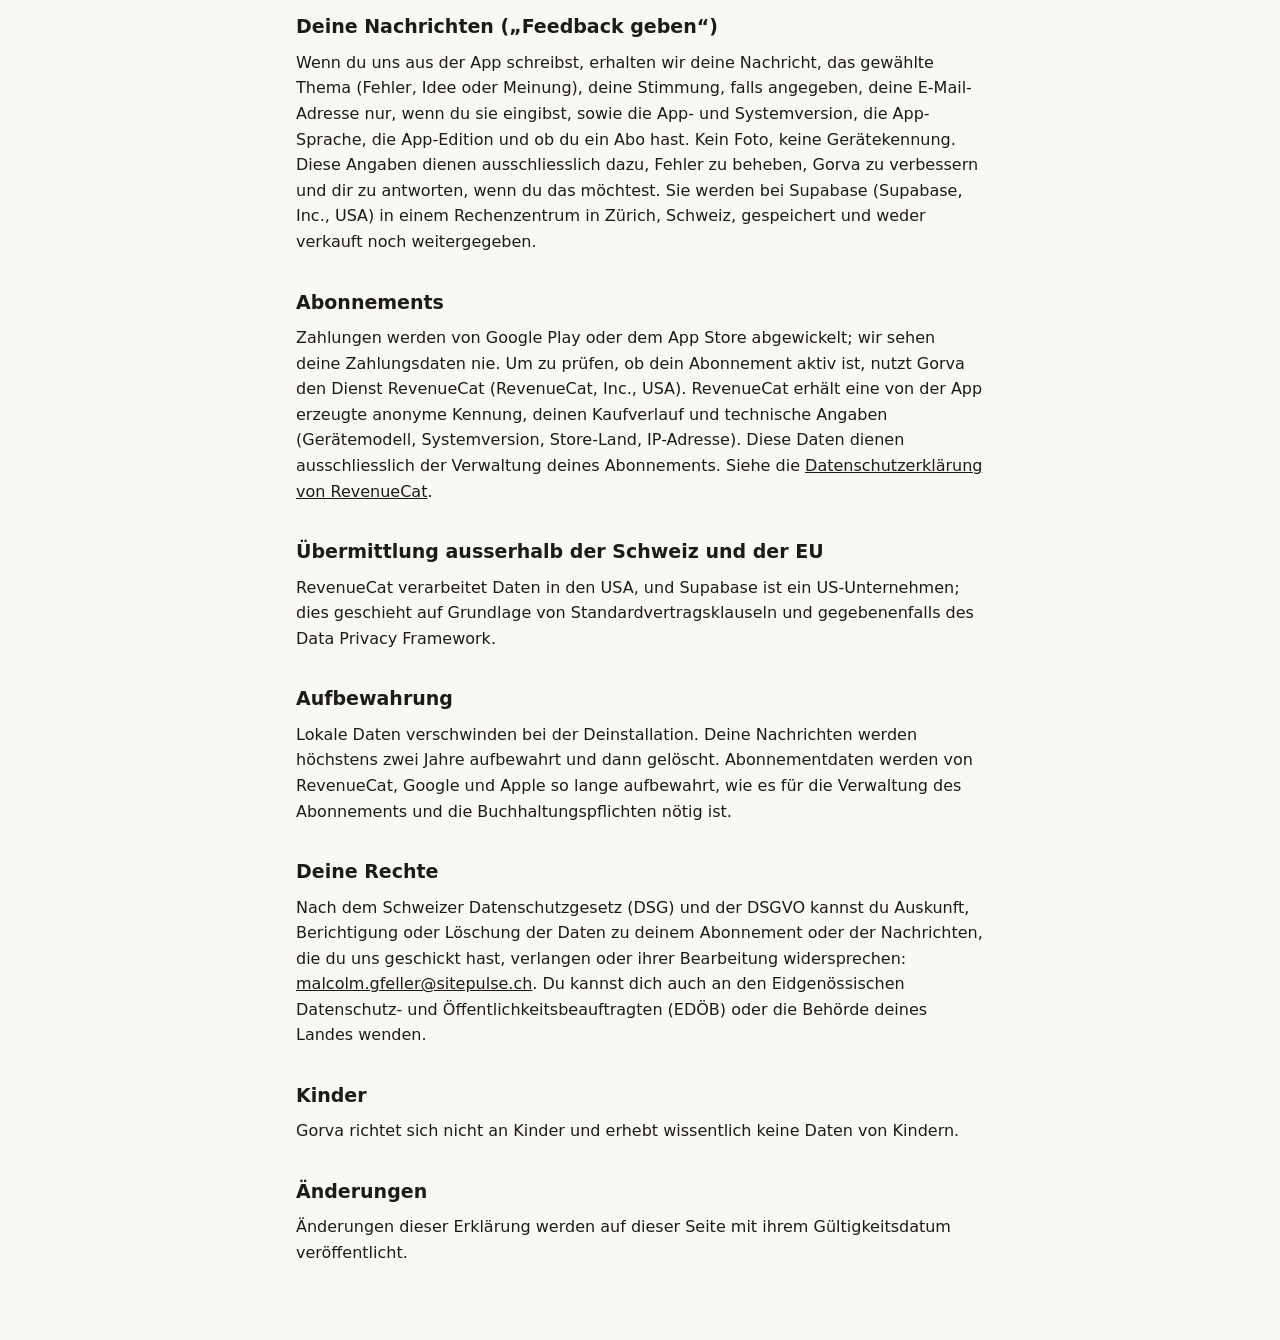
==== commit 5b08a0af: "Mise à jour : quota hebdomadaire dans la section données locales" ====
--- a/confidentialite.html
+++ b/confidentialite.html
@@ -34,7 +34,7 @@
 <h2>Ce qui est enregistré sur ton téléphone</h2>
 <p>Pour que tu puisses reprendre là où tu t'es arrêté, Gorva garde localement la
 liste des photos déjà triées, le contenu de la corbeille, les rangements en
-attente, le nombre de suppressions du jour et l'espace déjà libéré. Ces informations restent sur ton appareil et sont
+attente, le nombre de suppressions de la semaine et l'espace déjà libéré. Ces informations restent sur ton appareil et sont
 effacées quand tu désinstalles l'app.</p>
 
 <h2>Tes messages (« Donner mon avis »)</h2>
@@ -106,7 +106,7 @@
 
 <h2>What is stored on your phone</h2>
 <p>So you can pick up where you left off, Gorva stores locally the list of photos
-already sorted, the contents of the bin, pending album moves, today's deletion
+already sorted, the contents of the bin, pending album moves, this week's deletion
 count and the space already freed. This stays on
 your device and is erased when you uninstall the app.</p>
 
@@ -176,7 +176,7 @@
 <h2>Was auf deinem Handy gespeichert wird</h2>
 <p>Damit du dort weitermachen kannst, wo du aufgehört hast, speichert Gorva lokal
 die bereits sortierten Fotos, den Inhalt des Papierkorbs, ausstehende
-Album-Verschiebungen, die Anzahl der heutigen Löschungen und den bereits
+Album-Verschiebungen, die Anzahl der Löschungen dieser Woche und den bereits
 freigegebenen Speicherplatz. Diese Daten bleiben auf deinem Gerät und werden beim
 Deinstallieren der App gelöscht.</p>
 
